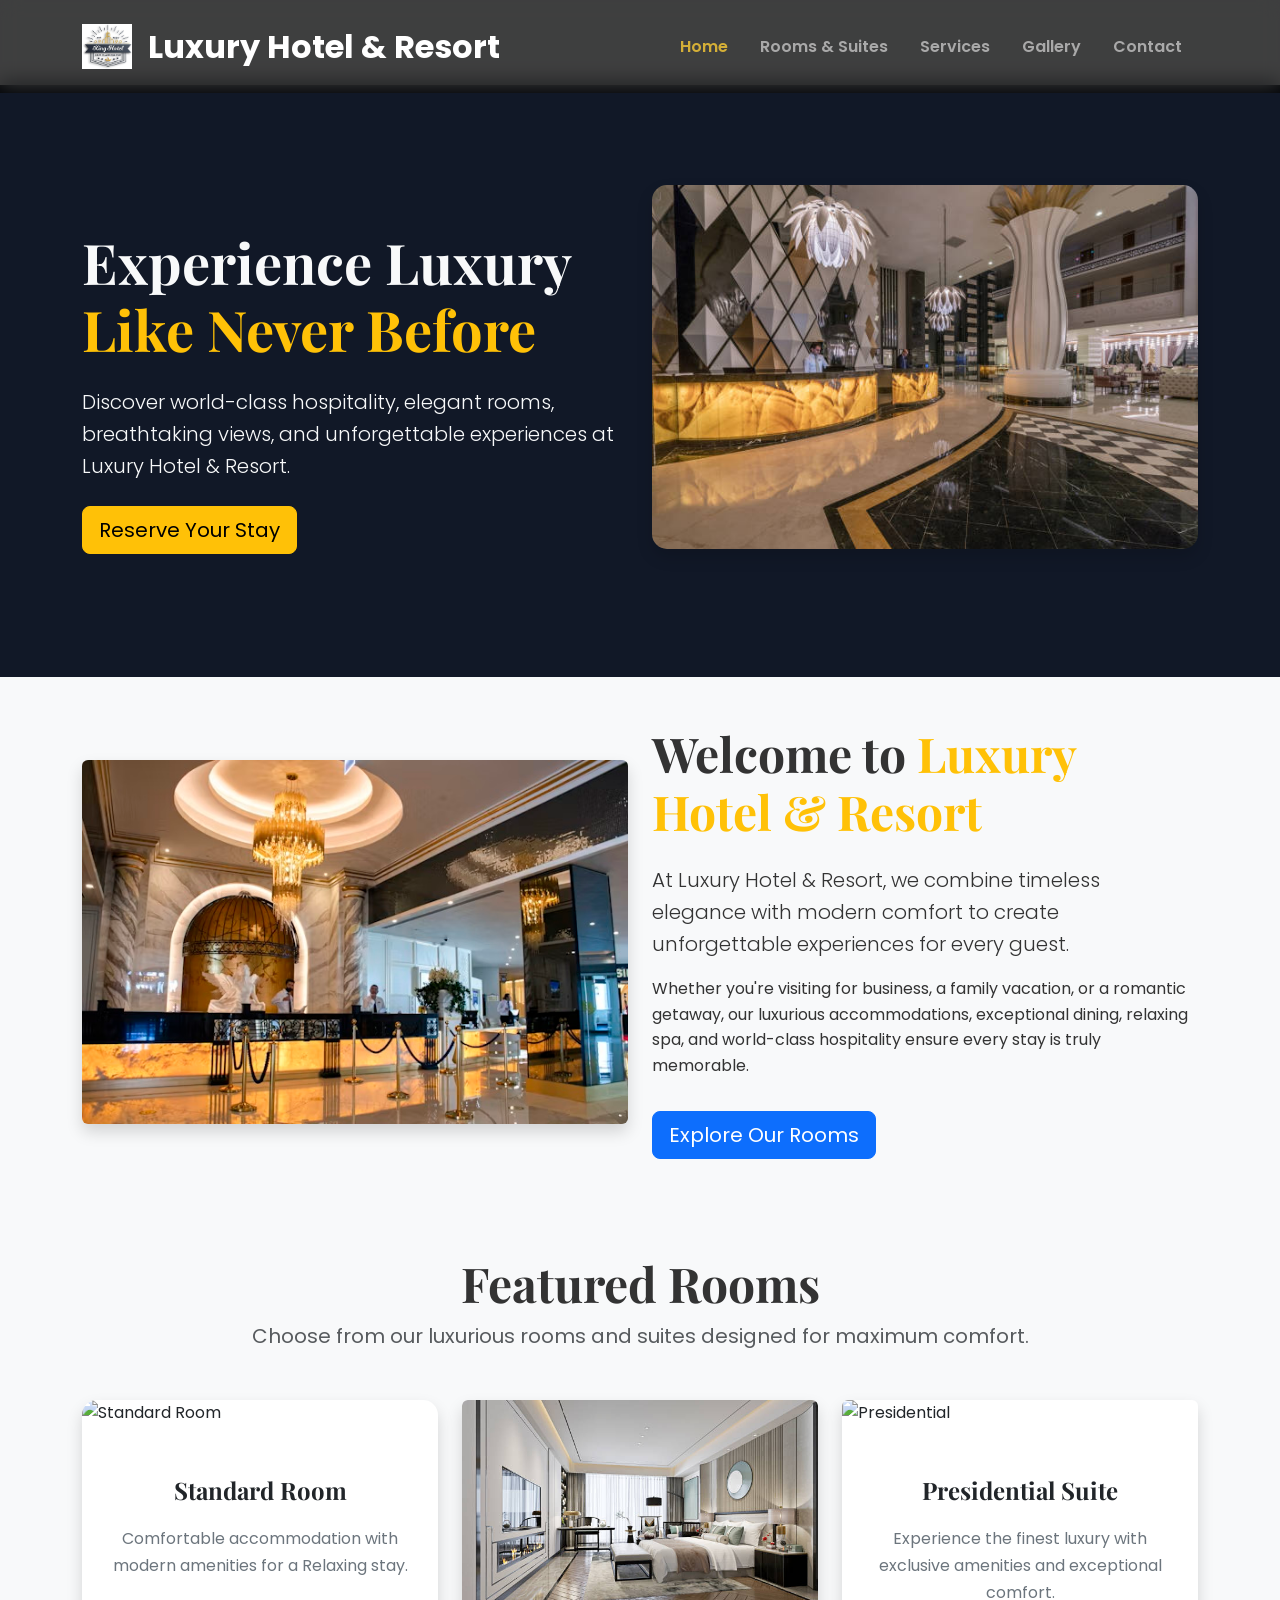
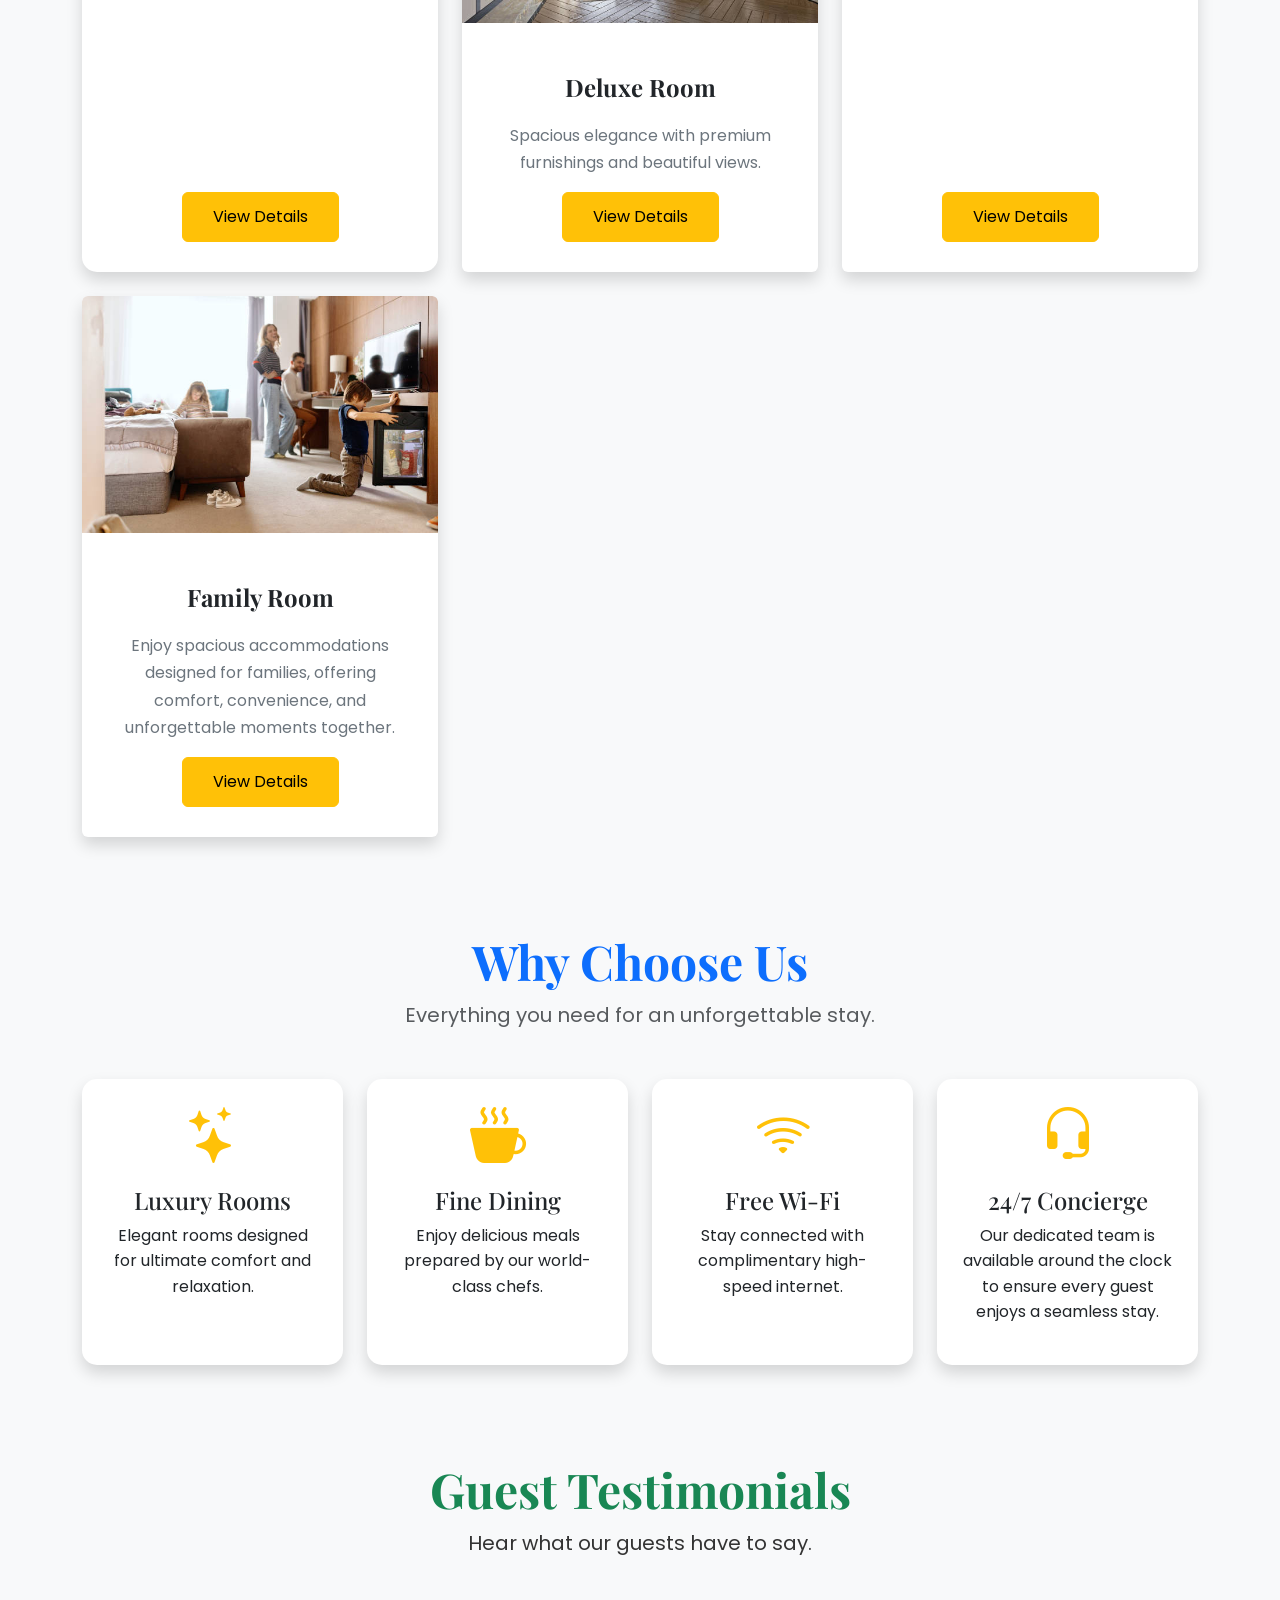
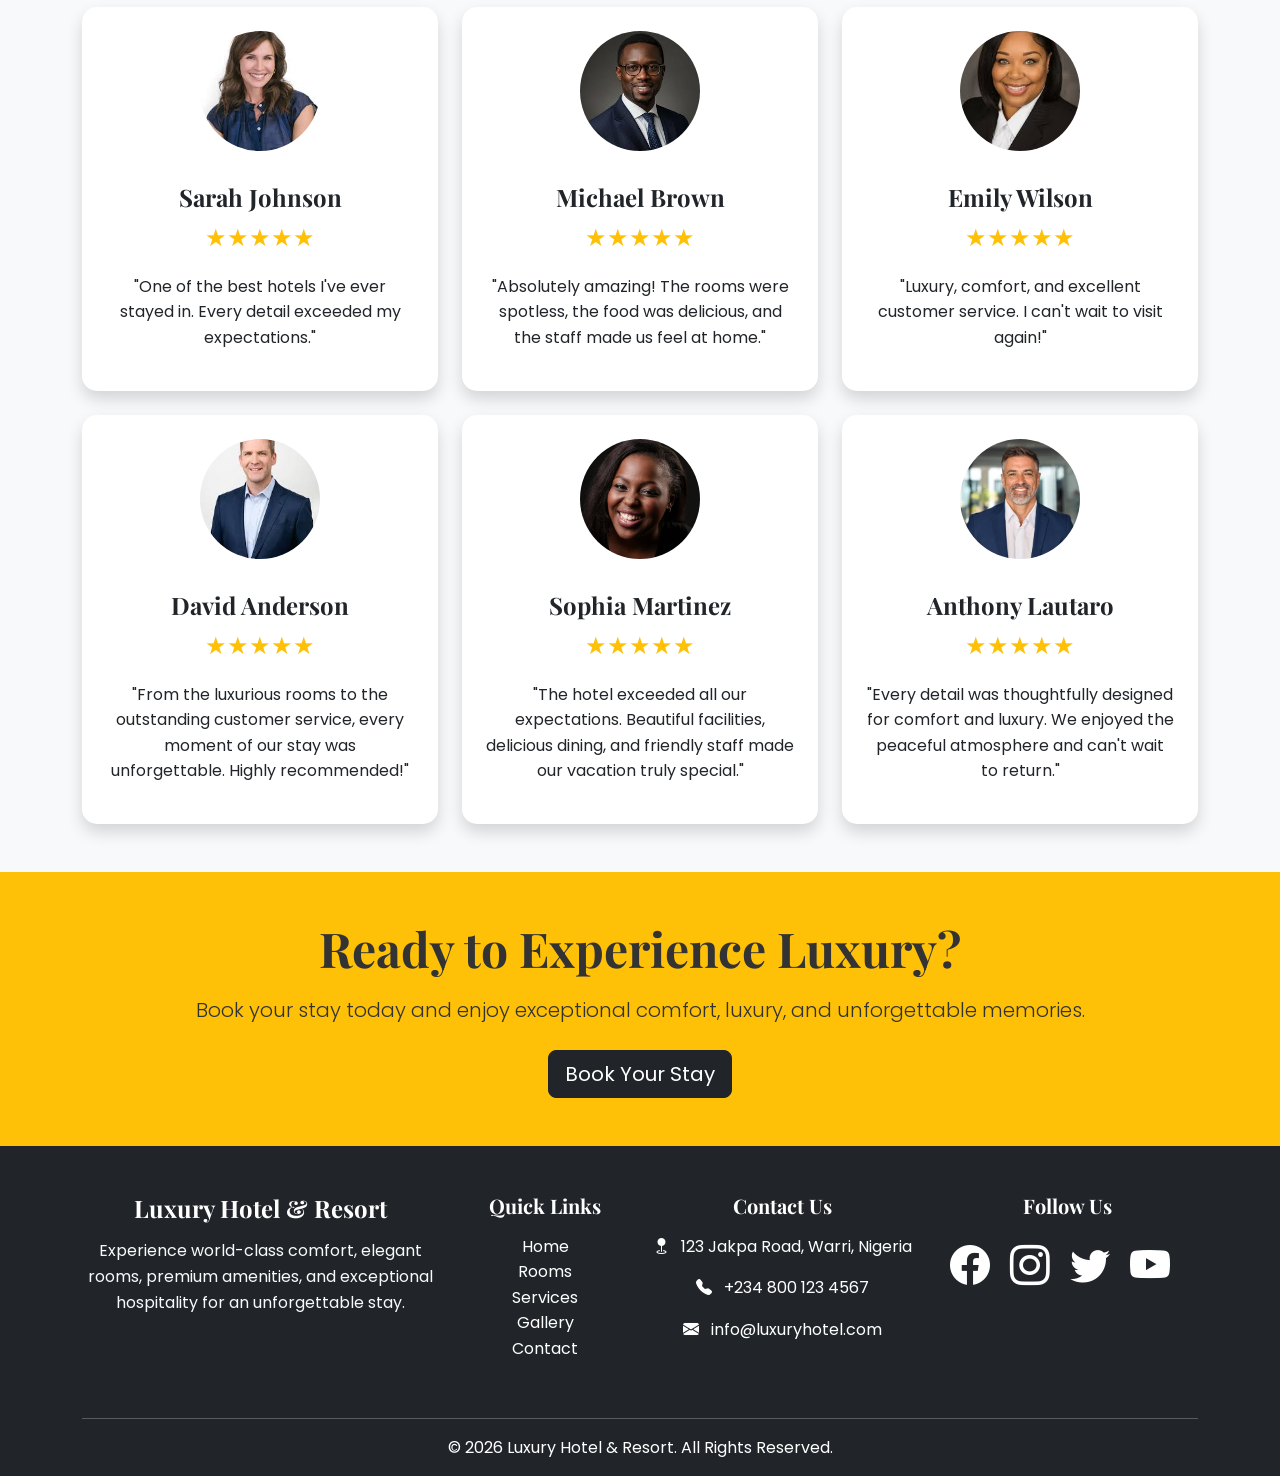
==== index.html @ 26e00918 "Initial commit" ====
<!doctype html>
<html lang="en">
  <head>
    <meta charset="UTF-8" />
    <meta name="viewport" content="width=device-width, initial-scale=1.0" />
    <meta
    name="description"
    content="Luxury Hotel & Resort offering elegant rooms, premium amenities, fine dining, spa services, and exceptional hospitality.">
    <title>Luxury Hotel & Resort</title>

    <!-- Bootstrap CSS -->
    <link
      href="https://cdn.jsdelivr.net/npm/bootstrap@5.3.8/dist/css/bootstrap.min.css"
      rel="stylesheet"
    />

    <!-- Bootstrap Icons -->
    <link
      rel="stylesheet"
      href="https://cdn.jsdelivr.net/npm/bootstrap-icons@1.10.0/font/bootstrap-icons.css"
    />

    <!-- Bootstrap Fonts -->
    <link rel="preconnect" href="https://fonts.gstatic.com" crossorigin />

    <link
      href="https://fonts.googleapis.com/css2?family=Playfair+Display:wght@600;700&family=Poppins:wght@300;400;500;600&display=swap"
      rel="stylesheet"
    />

    <!-- Custom CSS -->
    <link rel="stylesheet" href="css/style.css" />
  </head>

  <body>
    <!-- Navigation Bar -->
    <nav class="navbar navbar-expand-lg navbar-dark py-3 fixed-top">
      <div class="container">
        <a
          href="index.html"
          class="navbar-brand fs-2 fw-bold d-flex align-items-center"
        >
          <img
            src="images/logo.jpg"
            alt="Luxury Hotel Logo"
            width="50"
            height="45"
            class="me-3"
          />

          Luxury Hotel & Resort
        </a>

        <button
          class="navbar-toggler"
          type="button"
          data-bs-toggle="collapse"
          data-bs-target="#navbarNav"
        >
          <span class="navbar-toggler-icon"></span>
        </button>

        <div class="collapse navbar-collapse" id="navbarNav">
          <ul class="navbar-nav fw-bold ms-auto">
            <li class="nav-item mx-2">
              <a href="index.html" class="nav-link active fw-semibold">
                Home
              </a>
            </li>

            <li class="nav-item mx-2">
              <a href="rooms.html" class="nav-link fw-semibold">
                Rooms & Suites
              </a>
            </li>

            <li class="nav-item mx-2">
              <a href="services.html" class="nav-link fw-semibold">
                Services
              </a>
            </li>

            <li class="nav-item mx-2">
              <a href="gallery.html" class="nav-link fw-semibold"> Gallery </a>
            </li>

            <li class="nav-item mx-2">
              <a href="contact.html" class="nav-link fw-semibold"> Contact </a>
            </li>
          </ul>
        </div>
      </div>
    </nav>

    <!-- Hero Section -->
    <section class="hero text-light text-center text-sm-start">
      <div class="container">
        <div class="row align-items-center">
          <div class="col-lg-6">
            <h1 class="display-4 fw-bold">
              Experience Luxury
              <span class="text-warning">Like Never Before</span>
            </h1>

            <p class="lead my-4">
              Discover world-class hospitality, elegant rooms, breathtaking
              views, and unforgettable experiences at Luxury Hotel & Resort.
            </p>

            <a href="booking.html" class="btn btn-warning btn-lg">
              Reserve Your Stay
            </a>
          </div>

          <div class="col-lg-6 mt-5 mt-lg-0 mb-5">
            <img
              src="images/hotel-lobby.jpg"
              class="img-fluid hero-img shadow"
              alt="Luxury Hotel"
              width="700"
              height="500"
            />
          </div>
        </div>
      </div>
    </section>

    <!-- Welcome Section -->
    <section class="py-5">
      <div class="container">
        <div class="row align-items-center">
          <!-- Image -->
          <div class="col-lg-6 mb-4 mb-lg-0">
            <img
              src="images/about-hotel.jpg"
              alt="Modern deluxe hotel room"
              class="img-fluid rounded shadow"
              loading="lazy"
            />
          </div>

          <!-- Text -->
          <div class="col-lg-6">
            <h2 class="display-5 fw-bold mb-4">
              Welcome to <span class="text-warning">Luxury Hotel & Resort</span>
            </h2>

            <p class="lead">
              At Luxury Hotel & Resort, we combine timeless elegance with modern
              comfort to create unforgettable experiences for every guest.
            </p>

            <p>
              Whether you're visiting for business, a family vacation, or a
              romantic getaway, our luxurious accommodations, exceptional
              dining, relaxing spa, and world-class hospitality ensure every
              stay is truly memorable.
            </p>

            <a href="rooms.html" class="btn btn-primary mt-3 btn-lg">
              Explore Our Rooms
            </a>
          </div>
        </div>
      </div>
    </section>

    <!-- Featured Rooms -->
    <section class="py-5 bg-light">
      <div class="container">
        <div class="text-center mb-5">
          <h2 class="fw-bold display-5">Featured Rooms</h2>
          <p class="text-muted fs-5">
            Choose from our luxurious rooms and suites designed for maximum
            comfort.
          </p>
        </div>

        <div class="row g-4">
          <!-- Room 1 -->
          <div class="col-lg-4 col-md-6">
            <div class="card h-100 shadow border-0">
              <img
                src="images/standard-room.jpg"
                class="card-img-top"
                alt="Standard Room"
                loading="lazy"
              />

              <div class="card-body text-center">
                <h4 class="card-title">Standard Room</h4>

                <p class="card-text">
                  Comfortable accommodation with modern amenities for a Relaxing
                  stay.
                </p>

                <a href="rooms.html" class="btn btn-warning">View Details</a>
              </div>
            </div>
          </div>

          <!-- Room 2 -->
          <div class="col-lg-4 col-md-6">
            <div class="card h-100 shadow rounded border-0">
              <img
                src="images/deluxe-room.jpg"
                class="card-img-top"
                alt="Deluxe Room"
                loading="lazy"
              />

              <div class="card-body text-center">
                <h4 class="card-title">Deluxe Room</h4>

                <p class="card-text">
                  Spacious elegance with premium furnishings and beautiful
                  views.
                </p>

                <a href="rooms.html" class="btn btn-warning">View Details</a>
              </div>
            </div>
          </div>

          <!-- Room 3 -->
          <div class="col-lg-4 col-md-6">
            <div class="card h-100 shadow rounded border-0">
              <img
                src="images/presidential-room.jpg"
                class="card-img-top"
                alt="Presidential"
                loading="lazy"
              />

              <div class="card-body text-center">
                <h4 class="card-title">Presidential Suite</h4>

                <p class="card-text">
                  Experience the finest luxury with exclusive amenities and
                  exceptional comfort.
                </p>

                <a href="rooms.html" class="btn btn-warning">View Details</a>
              </div>
            </div>
          </div>

          <!-- Room 4 -->
          <div class="col-lg-4 col-md-6">
            <div class="card h-100 shadow rounded border-0">
              <img
                src="images/family-room.jpg"
                class="card-img-top"
                alt="Family Room"
                loading="lazy"
              />

              <div class="card-body text-center">
                <h4 class="card-title">Family Room</h4>

                <p class="card-text">
                  Enjoy spacious accommodations designed for families, offering
                  comfort, convenience, and unforgettable moments together.
                </p>

                <a href="rooms.html" class="btn btn-warning">View Details</a>
              </div>
            </div>
          </div>
        </div>
      </div>
    </section>

    <!-- Why Choose Us -->
    <section class="py-5">
      <div class="container">
        <div class="text-center mb-5">
          <h2 class="fw-bold display-5 text-primary">Why Choose Us</h2>
          <p class="text-muted fs-5">
            Everything you need for an unforgettable stay.
          </p>
        </div>

        <div class="row g-4 justify-content-center">
          <!-- Card 1 -->
          <div class="col-lg-3 col-md-6">
            <div class="card shadow h-100 border-0">
              <div class="card-body text-center p-4">
                <i class="bi bi-stars text-warning display-4"></i>
                <h4 class="mt-3">Luxury Rooms</h4>
                <p>
                  Elegant rooms designed for ultimate comfort and relaxation.
                </p>
              </div>
            </div>
          </div>

          <!-- Card 2 -->
          <div class="col-lg-3 col-md-6">
            <div class="card shadow h-100 border-0">
              <div class="card-body text-center p-4">
                <i class="bi bi-cup-hot-fill text-warning display-4"></i>
                <h4 class="mt-3">Fine Dining</h4>
                <p>Enjoy delicious meals prepared by our world-class chefs.</p>
              </div>
            </div>
          </div>

          <!-- Card 3 -->
          <div class="col-lg-3 col-md-6">
            <div class="card shadow h-100 border-0">
              <div class="card-body text-center p-4">
                <i class="bi bi-wifi text-warning display-4"></i>
                <h4 class="mt-3">Free Wi-Fi</h4>
                <p>Stay connected with complimentary high-speed internet.</p>
              </div>
            </div>
          </div>

          <!-- Card 4 -->
           <div class="col-lg-3 col-md-6">
            <div class="card shadow h-100 border-0">
              <div class="card-body text-center p-4">
                <i class="bi bi-headset display-4 text-warning"></i>
                <h4 class="mt-3">24/7 Concierge</h4>
                <p>Our dedicated team is available around the clock to ensure every guest enjoys a seamless stay.</p>
              </div>
            </div>
           </div>
        </div>
      </div>
    </section>

    <!-- Testimonials -->
    <section class="testimonials py-5 bg-light">
      <div class="container">
        <div class="text-center mb-5">
          <h2 class="fw-bold display-5 text-success">Guest Testimonials</h2>

          <p class="fs-5">Hear what our guests have to say.</p>
        </div>

        <div class="row g-4">
          <div class="col-lg-4">
            <div class="card shadow border-0 h-100">
              <div class="card-body text-center p-4">
                <img
                  src="images/person2.jpg"
                  class="rounded-circle img-fluid d-block mx-auto mb-3"
                  width="120"
                  height="120"
                  alt="Sarah Johnson"
                  loading="lazy"
                />

                <h4 class="mt-3 fw-bold">Sarah Johnson</h4>
                <p class="text-warning fs-4">★★★★★</p>
                <p>
                  "One of the best hotels I've ever stayed in. Every detail
                  exceeded my expectations."
                </p>
              </div>
            </div>
          </div>

          <div class="col-lg-4">
            <div class="card shadow border-0 h-100">
              <div class="card-body text-center p-4">
                <img
                  src="images/person1.jpg"
                  class="rounded-circle img-fluid d-block mx-auto mb-3"
                  width="120"
                  height="120"
                  alt="Michael Brown"
                  loading="lazy"
                />

                <h4 class="mt-3 fw-bold">Michael Brown</h4>
                <p class="text-warning fs-4">★★★★★</p>
                <p>
                  "Absolutely amazing! The rooms were spotless, the food was
                  delicious, and the staff made us feel at home."
                </p>
              </div>
            </div>
          </div>

          <div class="col-lg-4">
            <div class="card shadow border-0 h-100">
              <div class="card-body text-center p-4">
                <img
                  src="images/person4.jpg"
                  class="rounded-circle img-fluid d-block mx-auto mb-3"
                  width="120"
                  height="120"
                  alt="Emily Wilson"
                  loading="lazy"
                />

                <h4 class="mt-3 fw-bold">Emily Wilson</h4>
                <p class="text-warning fs-4">★★★★★</p>
                <p>
                  "Luxury, comfort, and excellent customer service. I can't wait
                  to visit again!"
                </p>
              </div>
            </div>
          </div>

          <div class="col-lg-4">
            <div class="card shadow border-0 h-100">
              <div class="card-body text-center p-4">
                <img
                  src="images/person3.jpg"
                  class="rounded-circle img-fluid d-block mx-auto mb-3"
                  width="120"
                  height="120"
                  alt="David Anderson"
                  loading="lazy"
                />

                <h4 class="mt-3 fw-bold">David Anderson</h4>
                <p class="text-warning fs-4">★★★★★</p>
                <p>
                  "From the luxurious rooms to the outstanding customer service,
                  every moment of our stay was unforgettable. Highly
                  recommended!"
                </p>
              </div>
            </div>
          </div>

          <div class="col-lg-4">
            <div class="card shadow border-0 h-100">
              <div class="card-body text-center p-4">
                <img
                  src="images/person6.jpg"
                  class="rounded-circle img-fluid d-block mx-auto mb-3"
                  width="120"
                  height="120"
                  alt="Sophia Martinez"
                  loading="lazy"
                />

                <h4 class="mt-3 fw-bold">Sophia Martinez</h4>
                <p class="text-warning fs-4">★★★★★</p>
                <p>
                  "The hotel exceeded all our expectations. Beautiful
                  facilities, delicious dining, and friendly staff made our
                  vacation truly special."
                </p>
              </div>
            </div>
          </div>

          <div class="col-lg-4">
            <div class="card shadow border-0 h-100">
              <div class="card-body text-center p-4">
                <img
                  src="images/person5.jpg"
                  class="rounded-circle img-fluid d-block mx-auto mb-3"
                  width="120"
                  height="120"
                  alt="Anthony Lautaro"
                  loading="lazy"
                />

                <h4 class="mt-3 fw-bold">Anthony Lautaro</h4>
                <p class="text-warning fs-4">★★★★★</p>
                <p>
                  "Every detail was thoughtfully designed for comfort and
                  luxury. We enjoyed the peaceful atmosphere and can't wait to
                  return."
                </p>
              </div>
            </div>
          </div>
        </div>
      </div>
    </section>

    <!-- Call To Action -->
    <section class="bg-warning py-5 text-center">
      <div class="container">
        <h2 class="fw-bold display-5 mb-3">Ready to Experience Luxury?</h2>

        <p class="lead mb-4">
          Book your stay today and enjoy exceptional comfort, luxury, and
          unforgettable memories.
        </p>

        <a href="contact.html" class="btn btn-dark btn-lg">Book Your Stay</a>
      </div>
    </section>

    <!-- Footer -->
    <footer class="bg-dark text-white pt-5 pb-3">
      <div class="container">
        <div class="row">
          <!-- About -->
          <div class="col-lg-4 col-md-6 mb-4 text-center">
            <h4 class="fw-bold mb-3">Luxury Hotel & Resort</h4>

            <p class="text-light">
              Experience world-class comfort, elegant rooms, premium amenities,
              and exceptional hospitality for an unforgettable stay.
            </p>
          </div>

          <!-- Quick Links -->
          <div class="col-lg-2 col-md-6 mb-4 text-center">
            <h5 class="fw-bold mb-3">Quick Links</h5>

            <ul class="list-unstyled">
              <li>
                <a href="index.html" class="text-decoration-none">Home</a>
              </li>
              <li>
                <a href="rooms.html" class="text-decoration-none">Rooms</a>
              </li>
              <li>
                <a href="services.html" class="text-decoration-none"
                  >Services</a
                >
              </li>
              <li>
                <a href="gallery.html" class="text-decoration-none">Gallery</a>
              </li>
              <li>
                <a href="contact.html" class=" text-decoration-none">Contact</a>
              </li>
            </ul>
          </div>

          <!-- Contact -->
          <div class="col-lg-3 col-md-6 mb-4 text-center">
            <h5 class="fw-bold mb-3">Contact Us</h5>

            <p>
              <i class="bi bi-geo-fill me-2"></i>
              123 Jakpa Road, Warri, Nigeria
            </p>

            <p>
              <i class="bi bi-telephone-fill me-2"></i>
              +234 800 123 4567
            </p>

            <p>
              <i class="bi bi-envelope-fill me-2"></i>
              info@luxuryhotel.com
            </p>
          </div>

          <!-- Social -->
          <div class="col-lg-3 col-md-6 social-icons mb-4 text-center">
            <h5 class="fw-bold mb-3">Follow Us</h5>

            <!-- Facebook -->
            <a href="https://www.facebook.com/"
              class="d-inline-block fs-1 me-3"
              target="_blank"
              rel="noopener noreferrer"
              aria-label="Visit our Facebook page">
              <i class="bi bi-facebook"></i>
            </a>

           <!-- Instagram -->
            <a href="https://www.instagram.com/"
              class="d-inline-block fs-1 me-3"
              target="_blank"
              rel="noopener noreferrer"
              aria-label="Visit our Instagram page">
              <i class="bi bi-instagram"></i>
            </a>

            <!-- Twitter/X -->
            <a href="https://x.com/"
              class="d-inline-block fs-1 me-3"
              target="_blank"
              rel="noopener noreferrer"
              aria-label="Visit our X page">
              <i class="bi bi-twitter"></i>
            </a>

            <!-- YouTube -->
            <a href="https://www.youtube.com/"
              class="d-inline-block fs-1 me-3"
              target="_blank"
              rel="noopener noreferrer"
              aria-label="Visit our YouTube channel">
              <i class="bi bi-youtube"></i>
            </a>
          </div>
        </div>

        <hr />

        <p class="text-center mb-0">
          &copy; 2026 Luxury Hotel & Resort. All Rights Reserved.
        </p>
      </div>
    </footer>

    <script src="https://cdn.jsdelivr.net/npm/bootstrap@5.3.8/dist/js/bootstrap.bundle.min.js"></script>

    <script src="js/script.js"></script>
  </body>
</html>
---- css/style.css ----
/* Css Reset */
*{
    margin: 0;
    padding: 0;
    box-sizing: border-box;
}

html{
    scroll-behavior: smooth;
}

/* Global Styles */
body{
    font-family: 'Poppins', sans-serif;
    padding-top: 85px;
    background-color: #f8f9fa;
    color: #333;
    line-height: 1.6;
}


/* Hero Section */
.hero-img{
    width: 100%;
    max-height: 500px;
    object-fit: cover;
    border-radius: 15px;
    transition: transform .4s ease;
}

.hero{
    background-color: #111827;
    padding:100px 0 80px;
}

.hero-img:hover{
    transform: scale(1.05);
}

h1, h2, h3, h4, h5{
    font-family: 'Playfair Display', serif;
}


/* Rooms Section */
.rooms-hero{
    background:
        linear-gradient(rgba(30,80,151,.58), rgba(30,80,151,.58)),
        url('../images/rooms-hero.jpg');
        background-size:cover;
        background-position:center;
        background-repeat:no-repeat;

        min-height: 80vh;

        display: flex;
        align-items: center;
        justify-content: center;
}

.rooms-hero .lead{
    line-height:1.8;
    text-shadow: 1px 1px 6px rgba(0,0,0,.3);
    max-width: 700px;
    margin: 1.5rem auto;
}

.rooms-hero h1{
    text-shadow: 2px 2px 10px rgba(0,0,0,.4);
    margin-bottom: 20px;
}

#rooms{
    background-color: #faf9f8;
    padding: 80px 0;
}

#rooms h2{
    color: #212529;
}

#rooms .lead{
    max-width: 700px;
    margin: 0 auto;
}

/* Room Images */
.room-img{
    height: 250px;
    object-fit: cover;
    transition: transform .4s ease;
    width: 100%;
}

/* Room Cards */
.card{
    border: none;
    border-radius: 15px;
    overflow: hidden;
    transition: transform .3s ease, box-shadow .3s ease;
}

.card:hover .room-img{
    transform: scale(1.08);
}

.card:hover{
    transform: translateY(-8px);
    box-shadow: 0 20px 40px rgba(0, 0, 0, .18);
}

.card-body{
    padding: 30px;
    display: flex;
    flex-direction: column;
}

.card-body .btn{
    margin-top: auto;
    align-self: center;
    padding: 12px 30px;
}

.card-title{
    margin: 20px 0;
    font-weight: 700;
}

.card-text{
    line-height: 1.7;
    color: #6c757d;
    flex-grow: 1;
}

/* Room Badges */
.badge{
    display: inline-block;
    padding: 6px 14px;
    border-radius: 50px;
    font-weight: 600;
    font-size: .9rem;
    transition: transform .3s ease;
}

.card:hover .badge{
    transform: scale(1.05);
}

/* Room Price */
.card h4.text-primary{
    color: #d4af37 !important;
}

/* Booking Modal */
.modal-content{
    border: none;
    border-radius: 15px;
    animation: zoomIn .3s ease;
    box-shadow: 0 20px 40px rgba(0, 0, 0, .2);
}

@keyframes zoomIn{
    from{
        transform: scale(.9);
        opacity: 0;
    }

    to{
        transform: scale(1);
        opacity: 1;
    }
}

.modal-header{
    background-color: #1e5097;
    color: white;
}

.modal-title{
    font-family: "Playfair Display", serif;
}


/* Services Section */
.services-hero{
    background:
        linear-gradient(rgba(30,20,10,.60), rgba(30,20,10,.60)),
       
        url('../images/services-hero.jpg');
        background-size:cover;
        background-position:center;
        background-repeat:no-repeat;

        min-height: 80vh;

        display: flex;
        align-items: center;
        justify-content: center;
}

.services img{
    height: 250px;
    object-fit: cover;
    transition: transform .4s ease;
    width: 100%;
}

.services .card{
    transition: 0.4s ease;
}

.services .card:hover{
    transform: translateY(-10px);
}


/* Gallery Hero */
.gallery-hero{
   background: linear-gradient(rgba(0,0,0,.6),rgba(0,0,0,.6)),
                url("../images/gallery-hero.jpg") center/cover no-repeat;

    min-height: 70vh;
}

.gallery-img{
    width: 100%;
    height: 280px;
    object-fit: cover;
    transition: .4s;
    cursor: pointer;
}

.gallery-img:hover{
    transform: scale(1.05);
    filter: brightness(1.05);
    box-shadow: 0 15px 30px rgba(0, 0, 0, .25);
}


/* Contact Hero */
.contact-hero{
   background: linear-gradient(rgba(0,0,0,.6),rgba(0,0,0,.6)),
                url("../images/contact-hero.jpg") center/cover no-repeat;

    min-height: 70vh;
}

.contact-cta{
    background-color: #0d3b66;
    color: white;
}


/* Navigation */
.navbar{
    transition:all 0.3s ease;
    background:rgba(0, 0, 0, .75);
    backdrop-filter:blur(10px);
    z-index: 999;
}

.nav-link{
    transition:color 0.3s ease;
}

.nav-link:hover,
.nav-link.active{
    color:#d4af37 !important;
}


/* Buttons */
.btn{
    transition: transform 0.3s ease, box-shadow .3s ease;
}

.btn:hover{
    transform:translateY(-4px);
    box-shadow: 0 10px 20px rgba(0,0,0,.25);

}

.testimonials img {
    width: 120px;
    height: 120px;
    object-fit: cover;
}

/* Footer */
footer a {
    color: white;
    transition: all 0.3s ease;
}

footer a:hover {
    color: #ffc107;
}

footer ul li a {
    display: inline-block;
    transition: color 0.3s ease, transform 0.3s ease;
}

footer ul li a:hover {
    color: #ffc107;
    transform: scale(1.05);
}

footer .social-icons a {
    font-size: 1.5rem;
}

footer .social-icons a:hover {
    color: #ffc107;
    transform: translateY(-4px);
}

@media (max-width:768px){

.hero{
    text-align:center;
}

.hero-img{
    margin-top:40px;
}

.display-2,
.display-3,
.display-4{
    font-size:2.5rem;
}

.card-body{
    padding:20px;
}

}
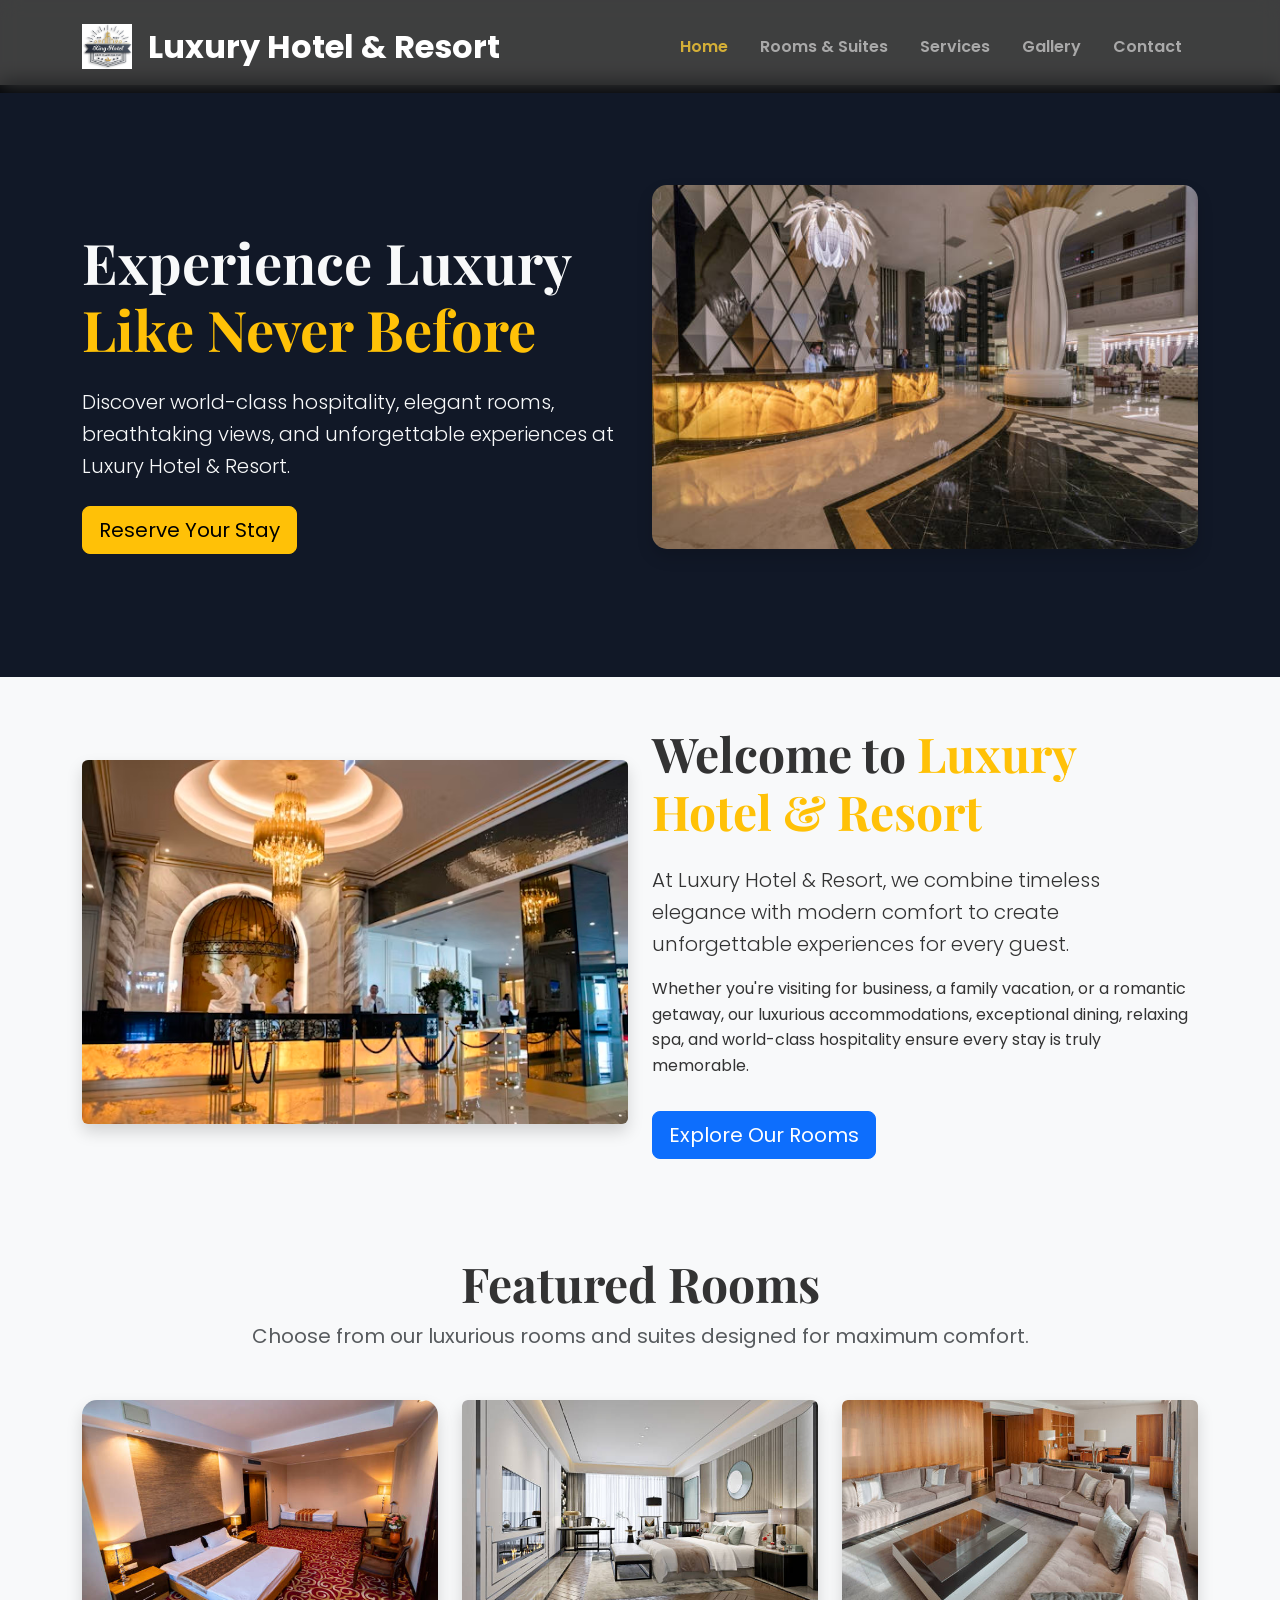
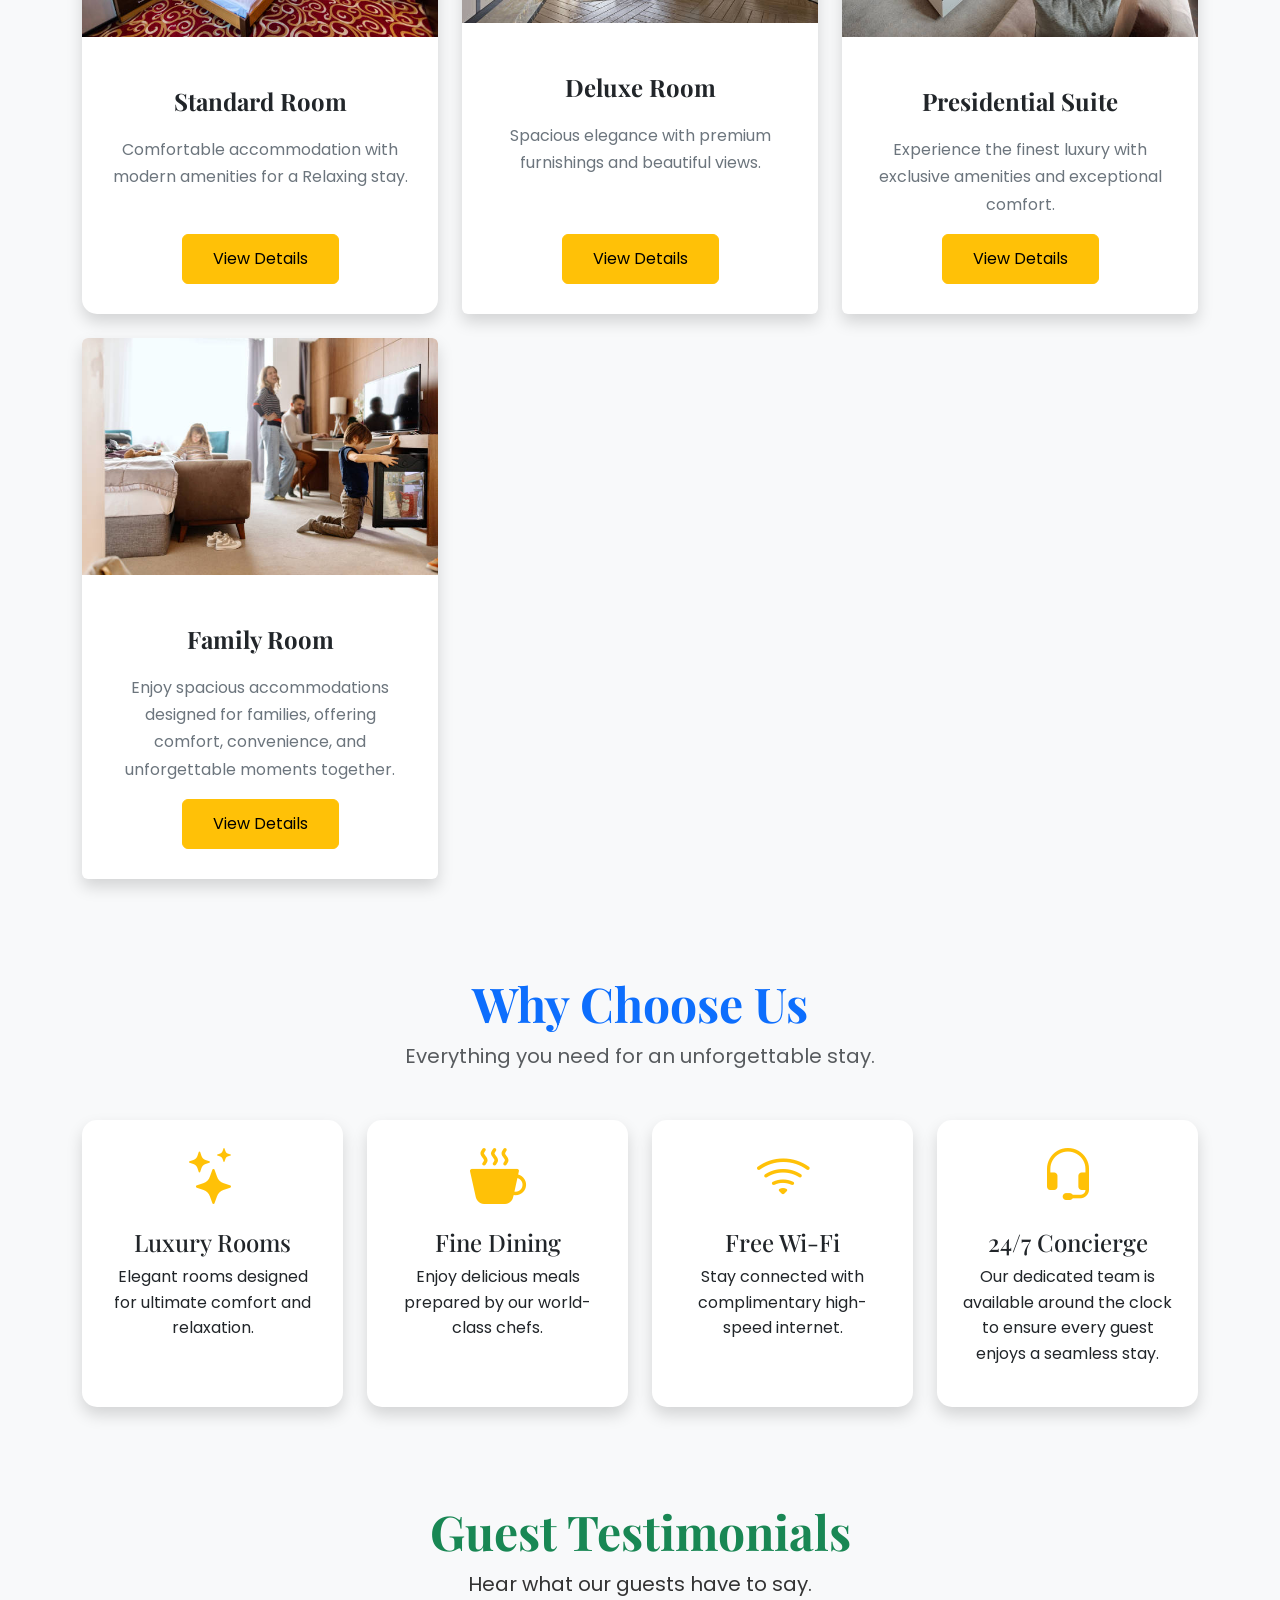
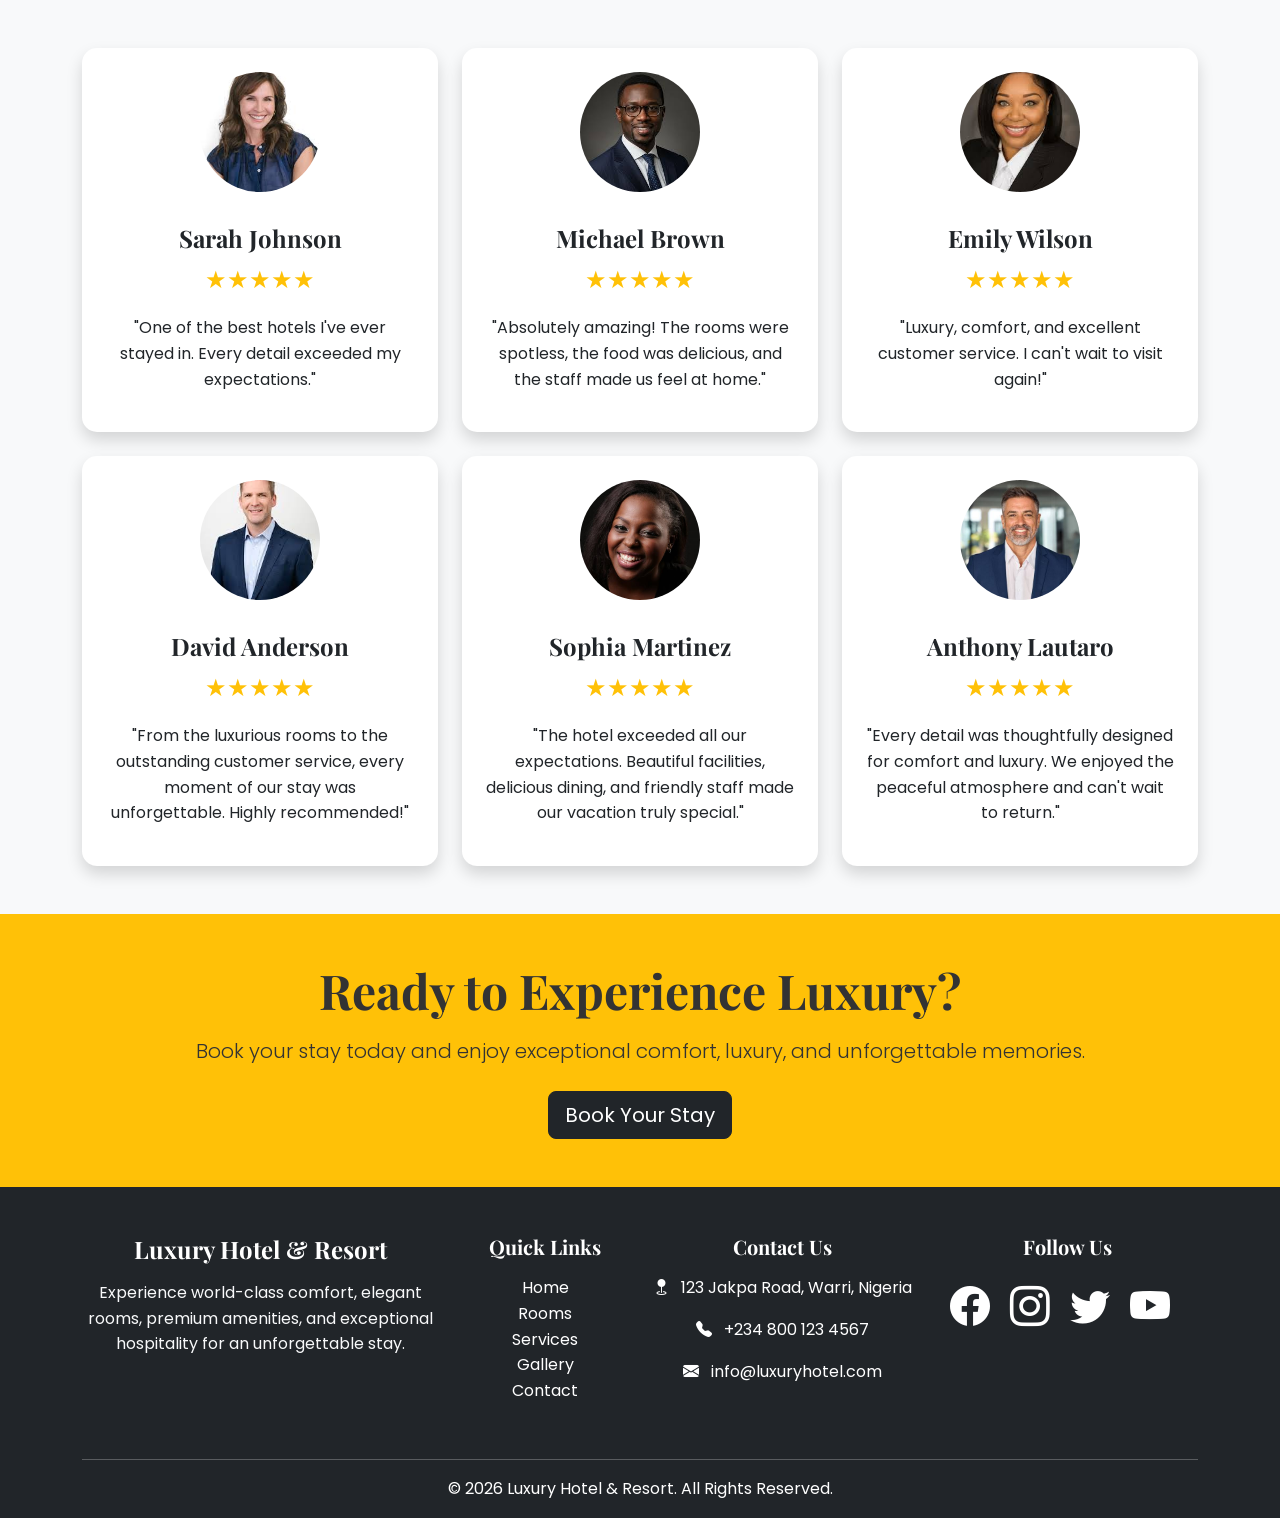
==== commit 863b4235: "Fix room image filenames" ====
--- a/index.html
+++ b/index.html
@@ -181,7 +181,7 @@
           <div class="col-lg-4 col-md-6">
             <div class="card h-100 shadow border-0">
               <img
-                src="images/standard-room.jpg"
+                src="images/standard.jpg"
                 class="card-img-top"
                 alt="Standard Room"
                 loading="lazy"
@@ -227,7 +227,7 @@
           <div class="col-lg-4 col-md-6">
             <div class="card h-100 shadow rounded border-0">
               <img
-                src="images/presidential-room.jpg"
+                src="images/presidential.jpg"
                 class="card-img-top"
                 alt="Presidential"
                 loading="lazy"
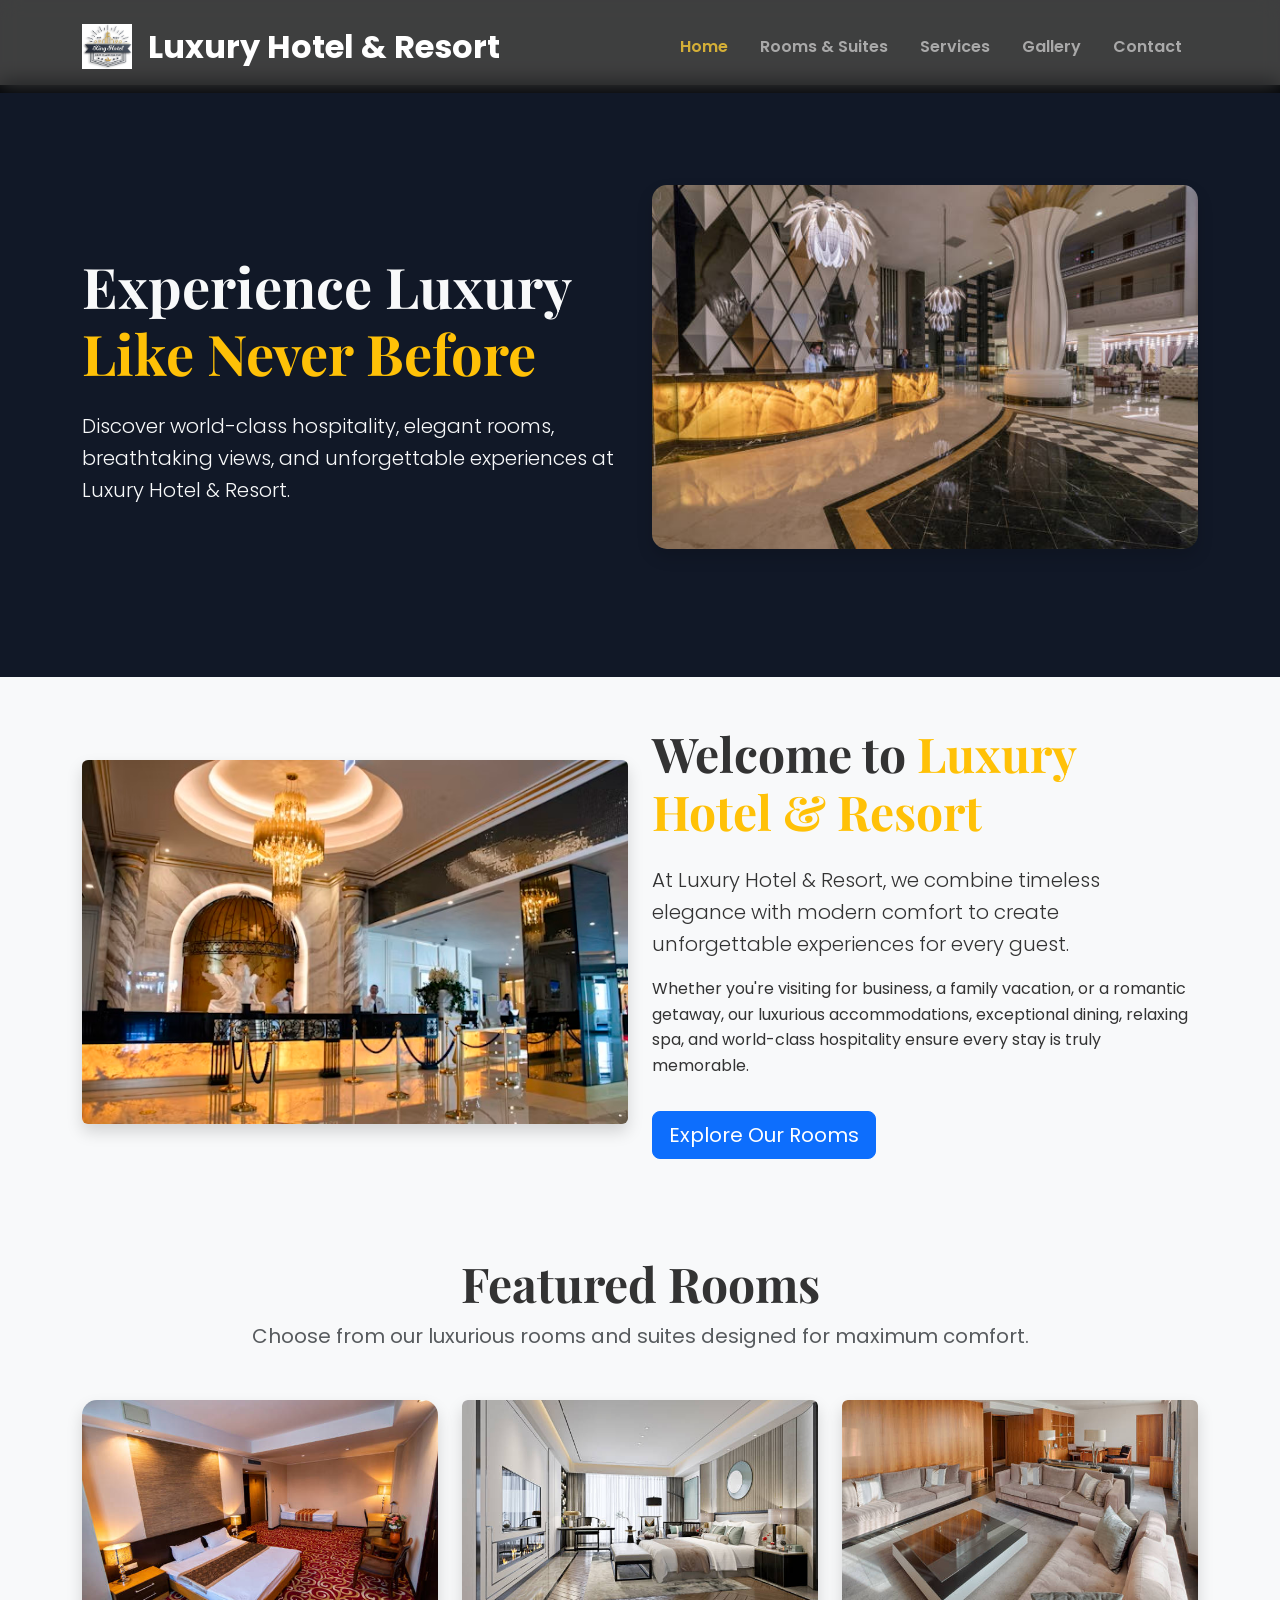
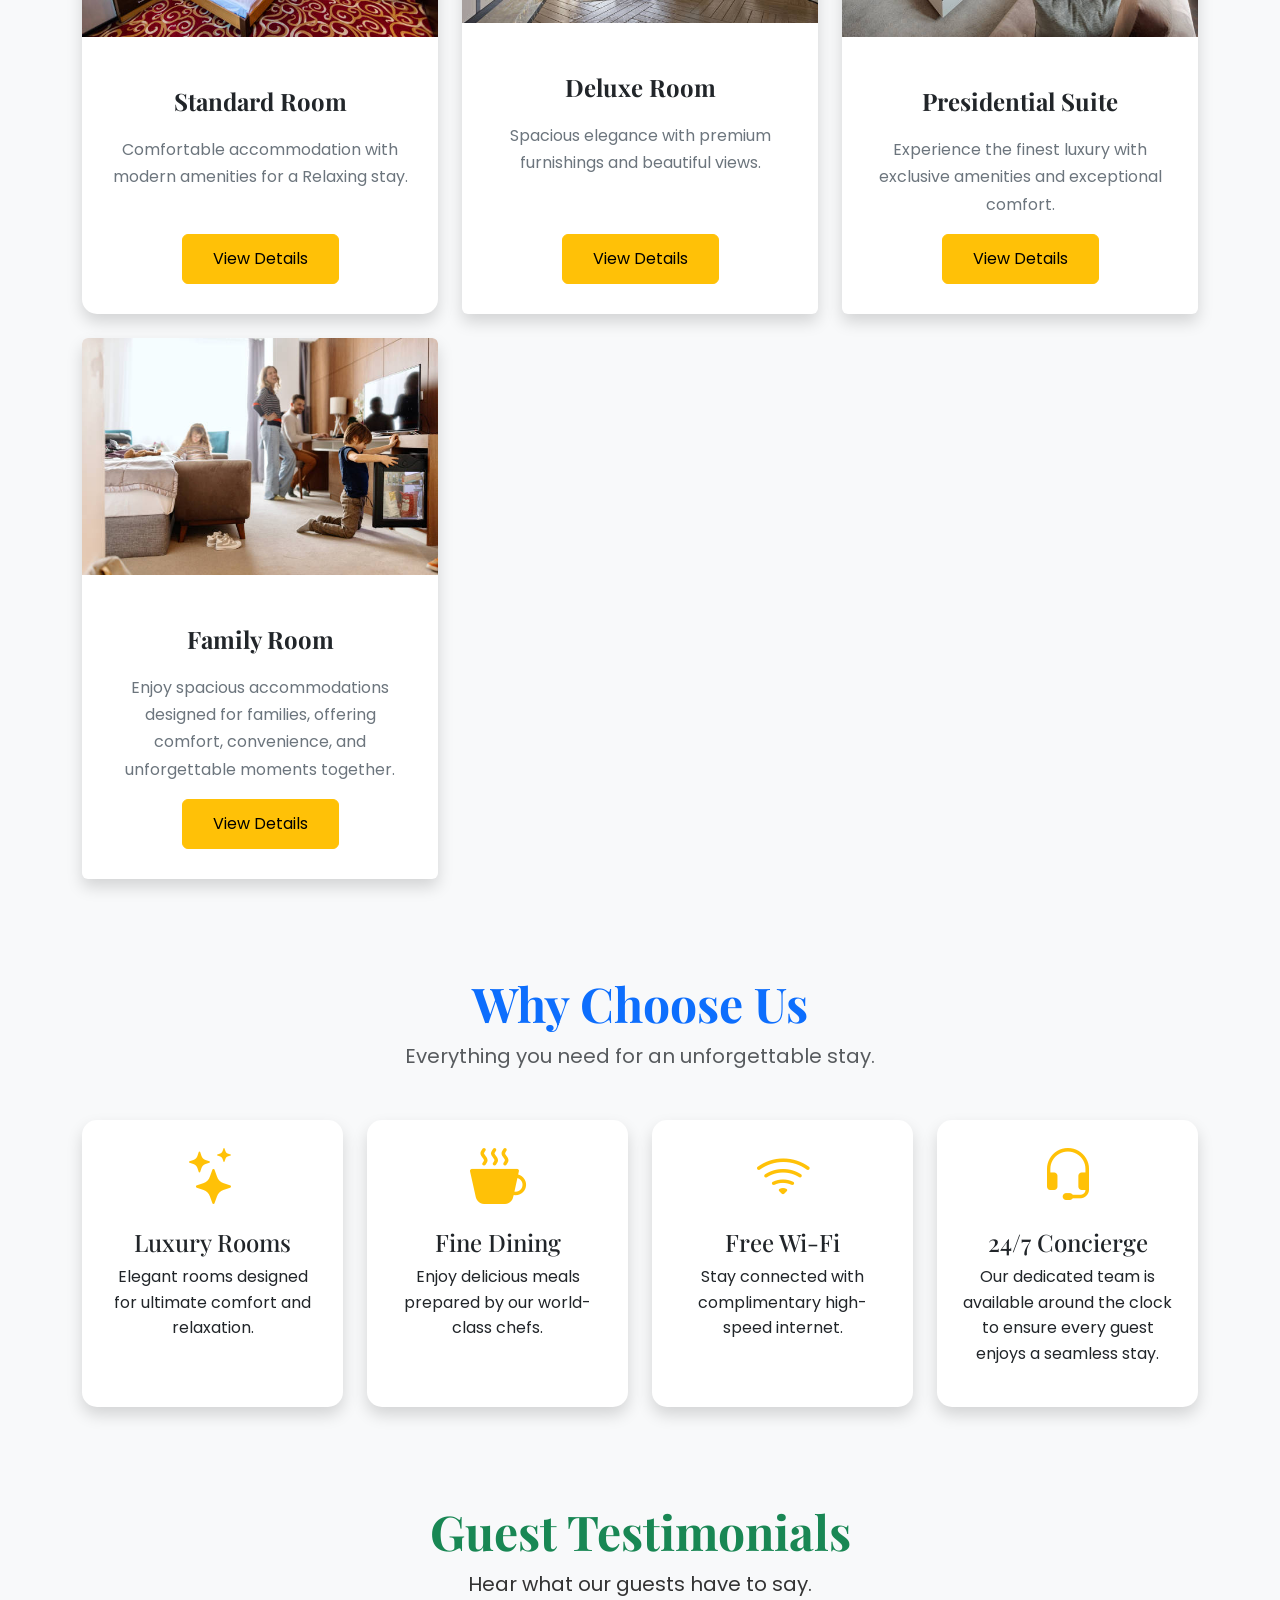
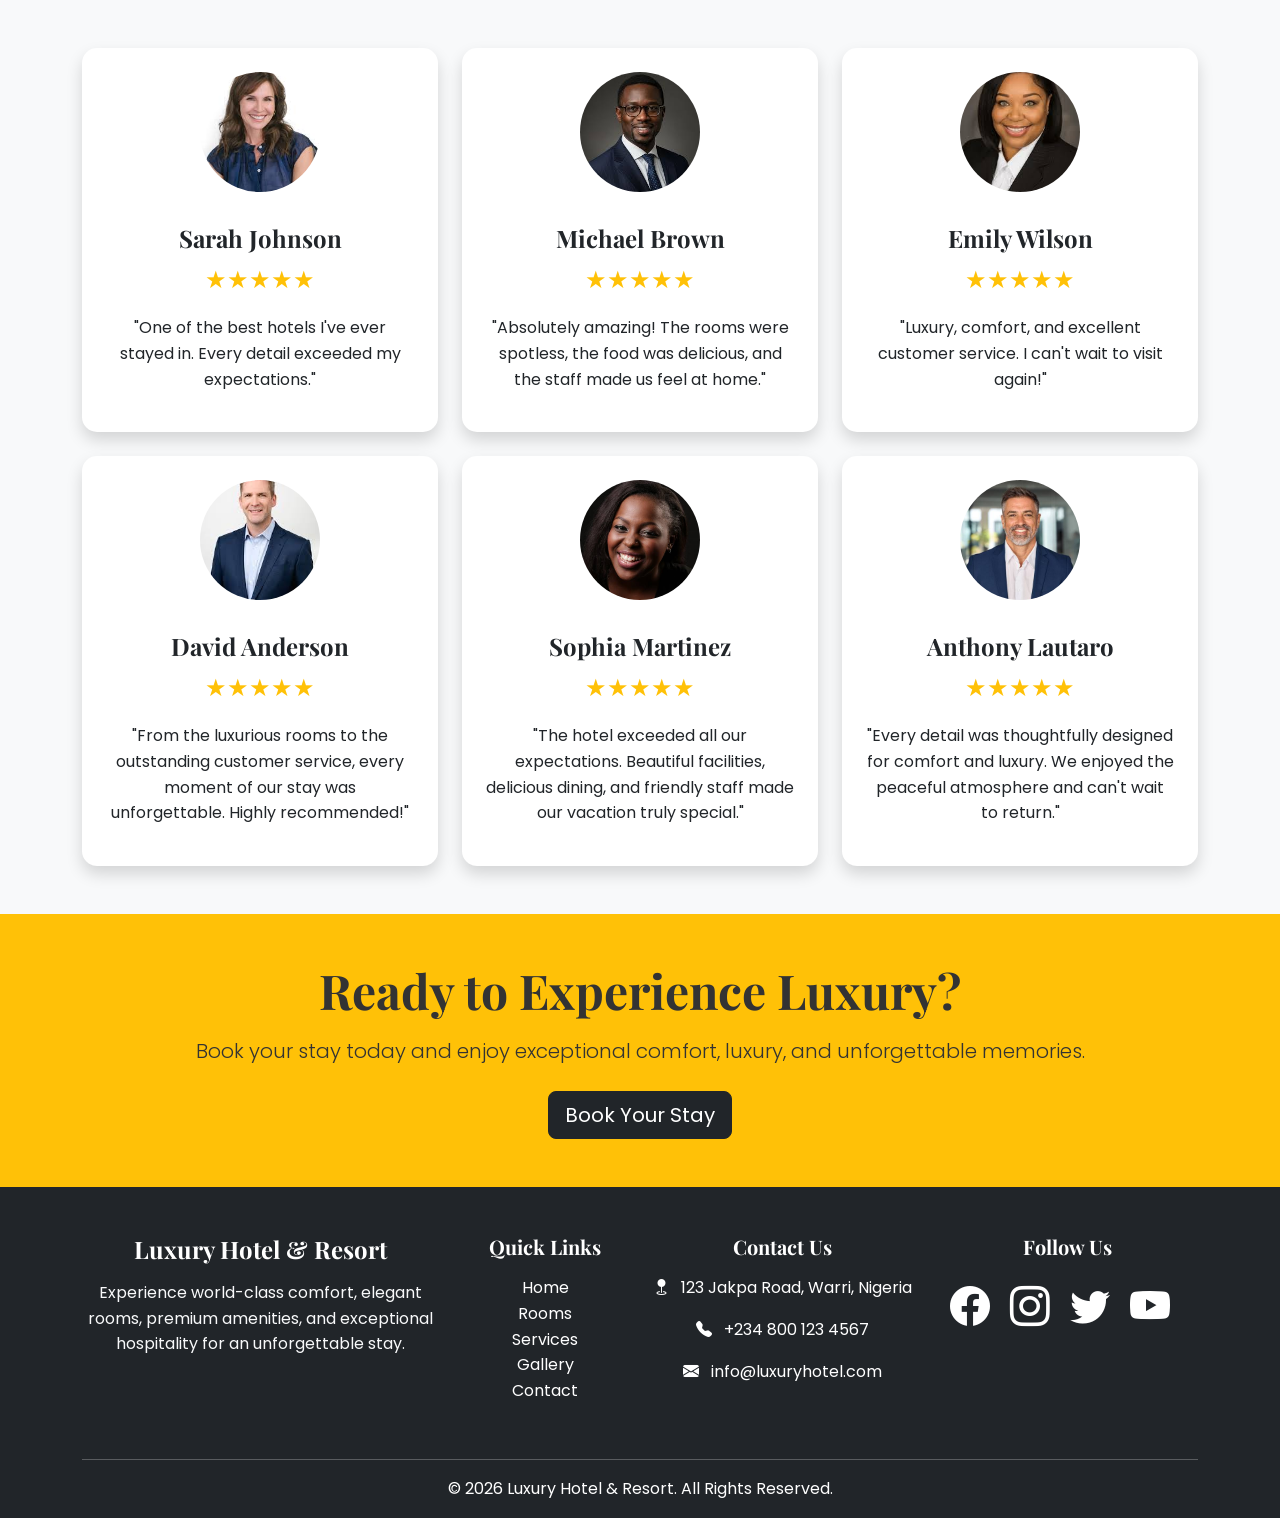
==== commit 39b9a0a6: "Fix Reserve Your Stay button link" ====
--- a/index.html
+++ b/index.html
@@ -107,9 +107,6 @@
               views, and unforgettable experiences at Luxury Hotel & Resort.
             </p>
 
-            <a href="booking.html" class="btn btn-warning btn-lg">
-              Reserve Your Stay
-            </a>
           </div>
 
           <div class="col-lg-6 mt-5 mt-lg-0 mb-5">
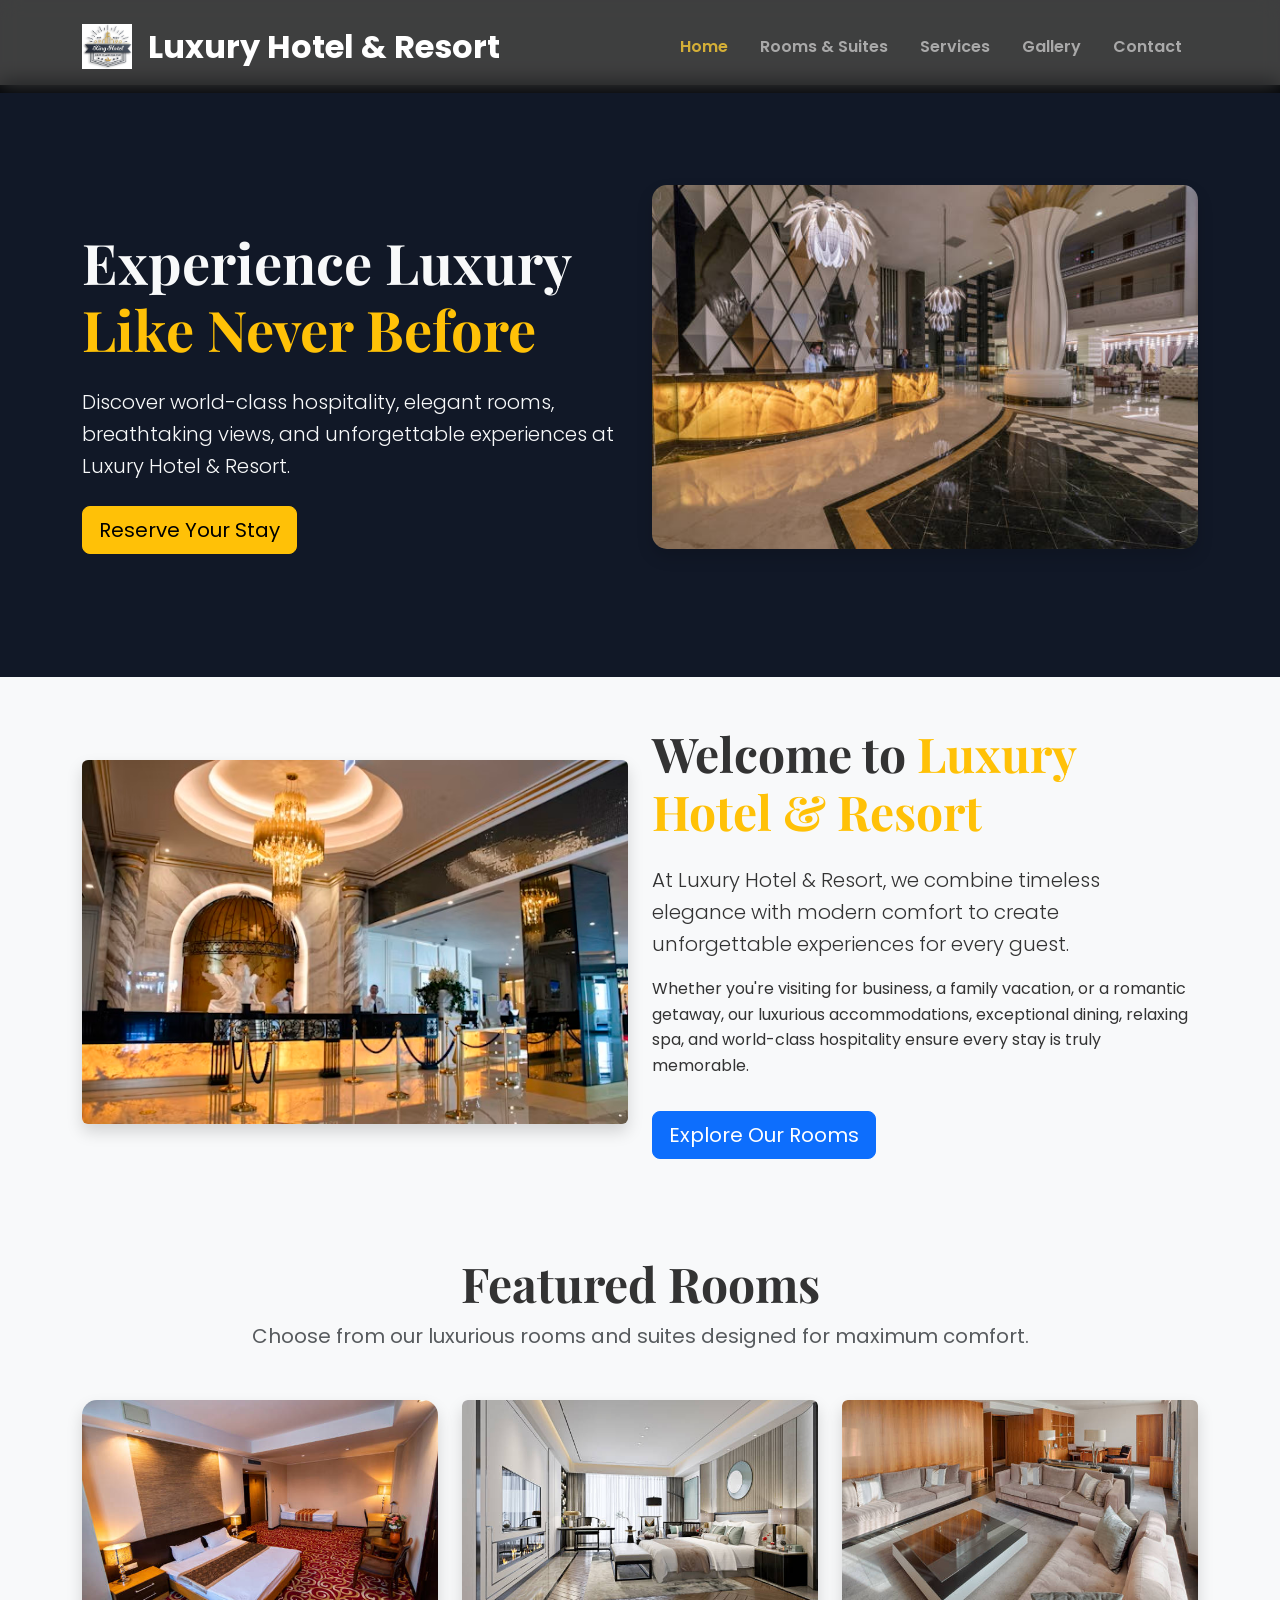
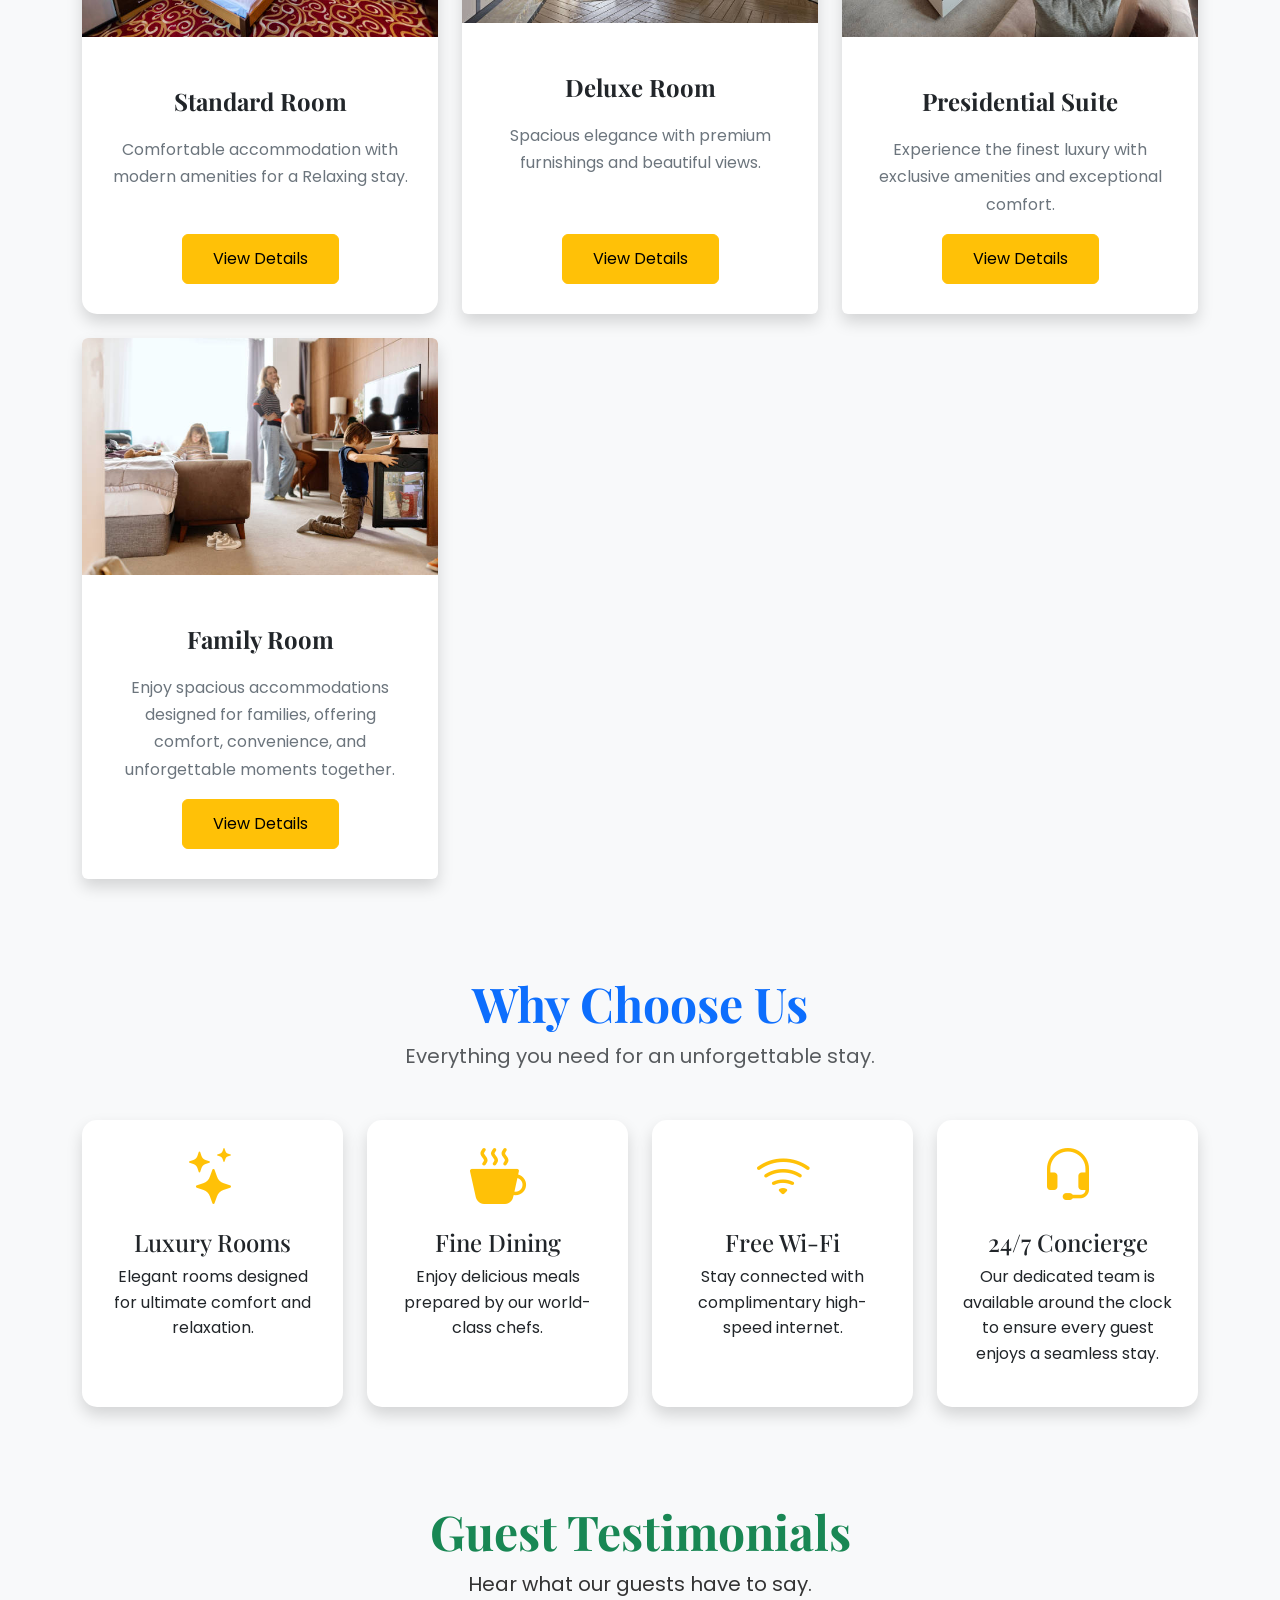
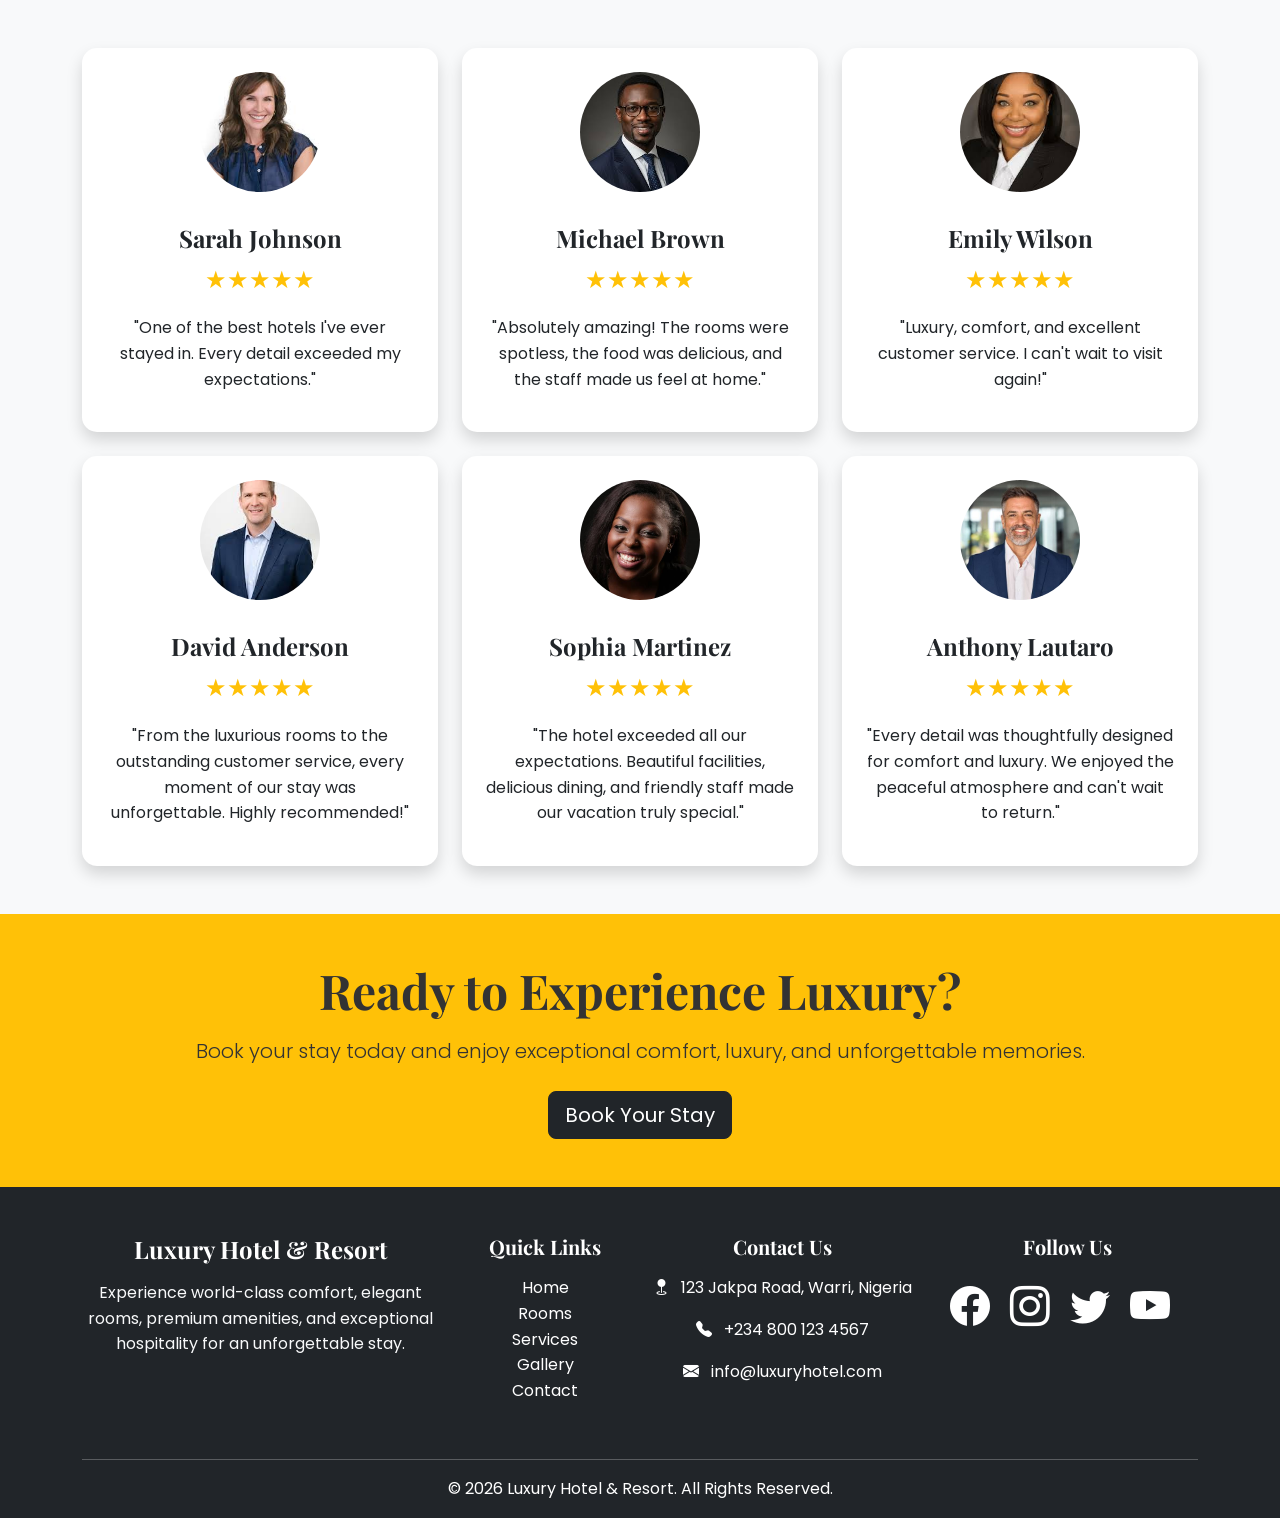
==== commit 16de93fc: "Restore Reserve Your Stay button" ====
--- a/index.html
+++ b/index.html
@@ -107,6 +107,9 @@
               views, and unforgettable experiences at Luxury Hotel & Resort.
             </p>
 
+            <a href="contact.html" class="btn btn-warning btn-lg">
+              Reserve Your Stay
+            </a>
           </div>
 
           <div class="col-lg-6 mt-5 mt-lg-0 mb-5">
